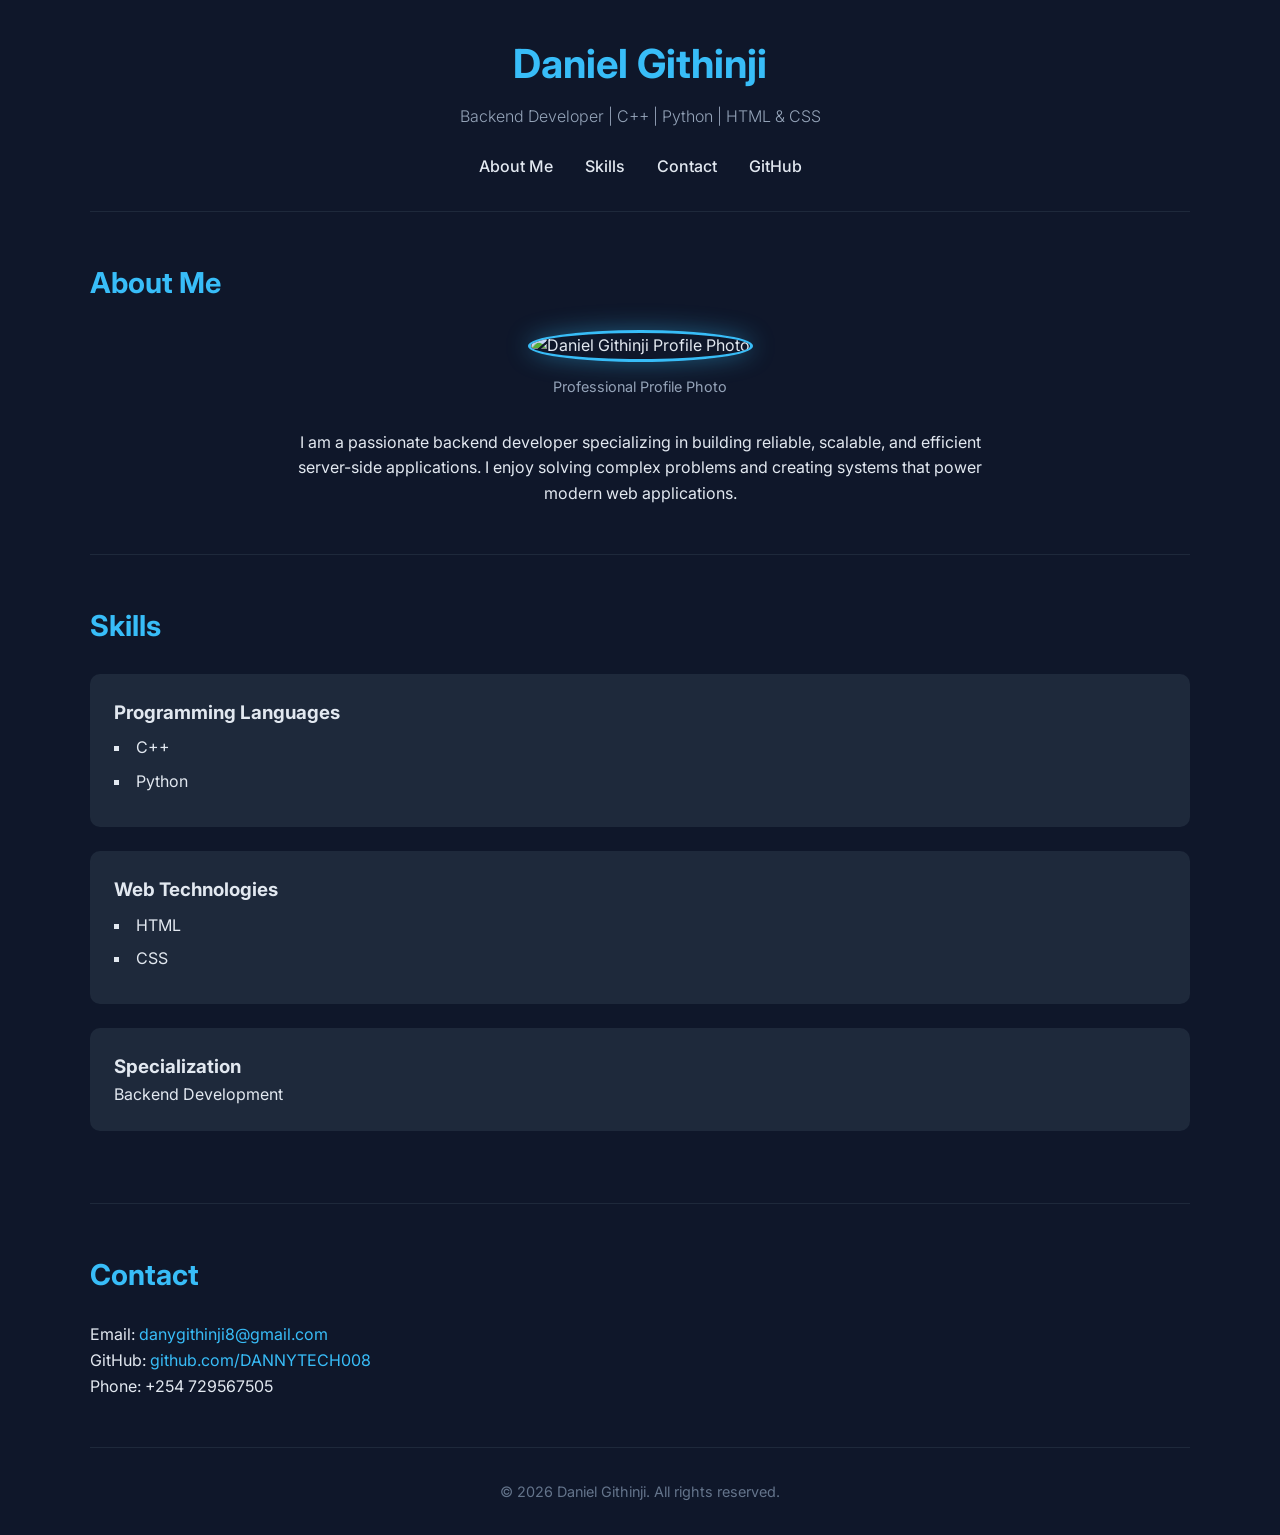
==== index.html @ 53128434 "Add files via upload" ====
<!DOCTYPE html>
<html lang="en">
<head>
    <meta charset="UTF-8">
    <title>Daniel Githinji | Portfolio</title>
    <meta name="viewport" content="width=device-width, initial-scale=1.0">
    <link rel="stylesheet" href="styles.css">
</head>

<body>

    <header>
        <h1>Daniel Githinji</h1>
        <p>Backend Developer | C++ | Python | HTML & CSS</p>

        <nav>
            <ul>
                <li><a href="#about">About Me</a></li>
                <li><a href="#skills">Skills</a></li>
                <li><a href="#contact">Contact</a></li>
                <li><a href="https://github.com/YOUR_GITHUB_USERNAME" target="_blank">GitHub</a></li>
            </ul>
        </nav>
    </header>

    <main>

        <section id="about">
            <h2>About Me</h2>

            <figure>
                <img src="image.jpg/danny.jpg" alt="Daniel Githinji Profile Photo" width="200">
                <figcaption>Professional Profile Photo</figcaption>
            </figure>

            <p>
                I am a passionate backend developer specializing in building reliable,
                scalable, and efficient server-side applications. I enjoy solving complex
                problems and creating systems that power modern web applications.
            </p>
        </section>

        <section id="skills">
            <h2>Skills</h2>

            <article>
                <h3>Programming Languages</h3>
                <ul>
                    <li>C++</li>
                    <li>Python</li>
                </ul>
            </article>

            <article>
                <h3>Web Technologies</h3>
                <ul>
                    <li>HTML</li>
                    <li>CSS</li>
                </ul>
            </article>

            <article>
                <h3>Specialization</h3>
                <p>Backend Development</p>
            </article>
        </section>

        <section id="contact">
            <h2>Contact</h2>
            <p>Email: <a href="mailto:danygithinji8@gmail.com">danygithinji8@gmail.com</a></p>
            <p>GitHub: <a href="https://github.com/DANNYTECH008" target="_blank">github.com/DANNYTECH008</a></p>
            <p>Phone: +254 729567505</p>
        </section>

    </main>

    <footer>
        <p>&copy; 2026 Daniel Githinji. All rights reserved.</p>
    </footer>

</body>
</html>
---- styles.css ----
/* ===== Google Font (clean professional look) ===== */
@import url('https://fonts.googleapis.com/css2?family=Inter:wght@300;400;600;700&display=swap');

/* ===== Global Reset ===== */
* {
    margin: 0;
    padding: 0;
    box-sizing: border-box;
}

body {
    font-family: 'Inter', sans-serif;
    background-color: #0f172a; /* deep navy */
    color: #e2e8f0; /* soft white */
    line-height: 1.6;
}

/* ===== Layout Containers ===== */
header, main, footer {
    width: 90%;
    max-width: 1100px;
    margin: auto;
}

/* ===== Header ===== */
header {
    padding: 2rem 0;
    text-align: center;
    border-bottom: 1px solid #1e293b;
}

header h1 {
    font-size: 2.5rem;
    font-weight: 700;
    color: #38bdf8; /* cyan accent */
}

header p {
    margin-top: 0.5rem;
    font-weight: 300;
    color: #94a3b8;
}

/* ===== Navigation ===== */
nav ul {
    list-style: none;
    display: flex;
    justify-content: center;
    gap: 2rem;
    margin-top: 1.5rem;
}

nav a {
    text-decoration: none;
    color: #e2e8f0;
    font-weight: 500;
    transition: 0.3s ease;
}

nav a:hover {
    color: #38bdf8;
}

/* ===== Sections ===== */
section {
    padding: 3rem 0;
    border-bottom: 1px solid #1e293b;
}

section h2 {
    font-size: 1.8rem;
    margin-bottom: 1.5rem;
    color: #38bdf8;
    position: relative;
}

/* ===== About Section ===== */
figure {
    text-align: center;
    margin-bottom: 2rem;
}

figure img {
    border-radius: 50%;
    width: 180px;
    height: 180px;
    object-fit: cover;
    border: 3px solid #38bdf8;
    box-shadow: 0 0 25px rgba(56, 189, 248, 0.4);
    transition: transform 0.3s ease;
}

figure img:hover {
    transform: scale(1.05);
}

figcaption {
    margin-top: 0.8rem;
    font-size: 0.9rem;
    color: #94a3b8;
}

#about p {
    max-width: 700px;
    margin: auto;
    text-align: center;
}

/* ===== Skills Section ===== */
#skills article {
    background-color: #1e293b;
    padding: 1.5rem;
    border-radius: 10px;
    margin-bottom: 1.5rem;
    transition: transform 0.3s ease, box-shadow 0.3s ease;
}

#skills article:hover {
    transform: translateY(-5px);
    box-shadow: 0 10px 25px rgba(0, 0, 0, 0.3);
}

#skills ul {
    list-style: square inside;
    margin-top: 0.5rem;
}

#skills li {
    margin: 0.5rem 0;
}

/* ===== Contact Section ===== */
#contact a {
    color: #38bdf8;
    text-decoration: none;
}

#contact a:hover {
    text-decoration: underline;
}

/* ===== Footer ===== */
footer {
    text-align: center;
    padding: 2rem 0;
    font-size: 0.9rem;
    color: #64748b;
}

/* ===== Responsive Design ===== */
@media (max-width: 768px) {
    nav ul {
        flex-direction: column;
        gap: 1rem;
    }

    header h1 {
        font-size: 2rem;
    }

    section {
        padding: 2rem 0;
    }
}
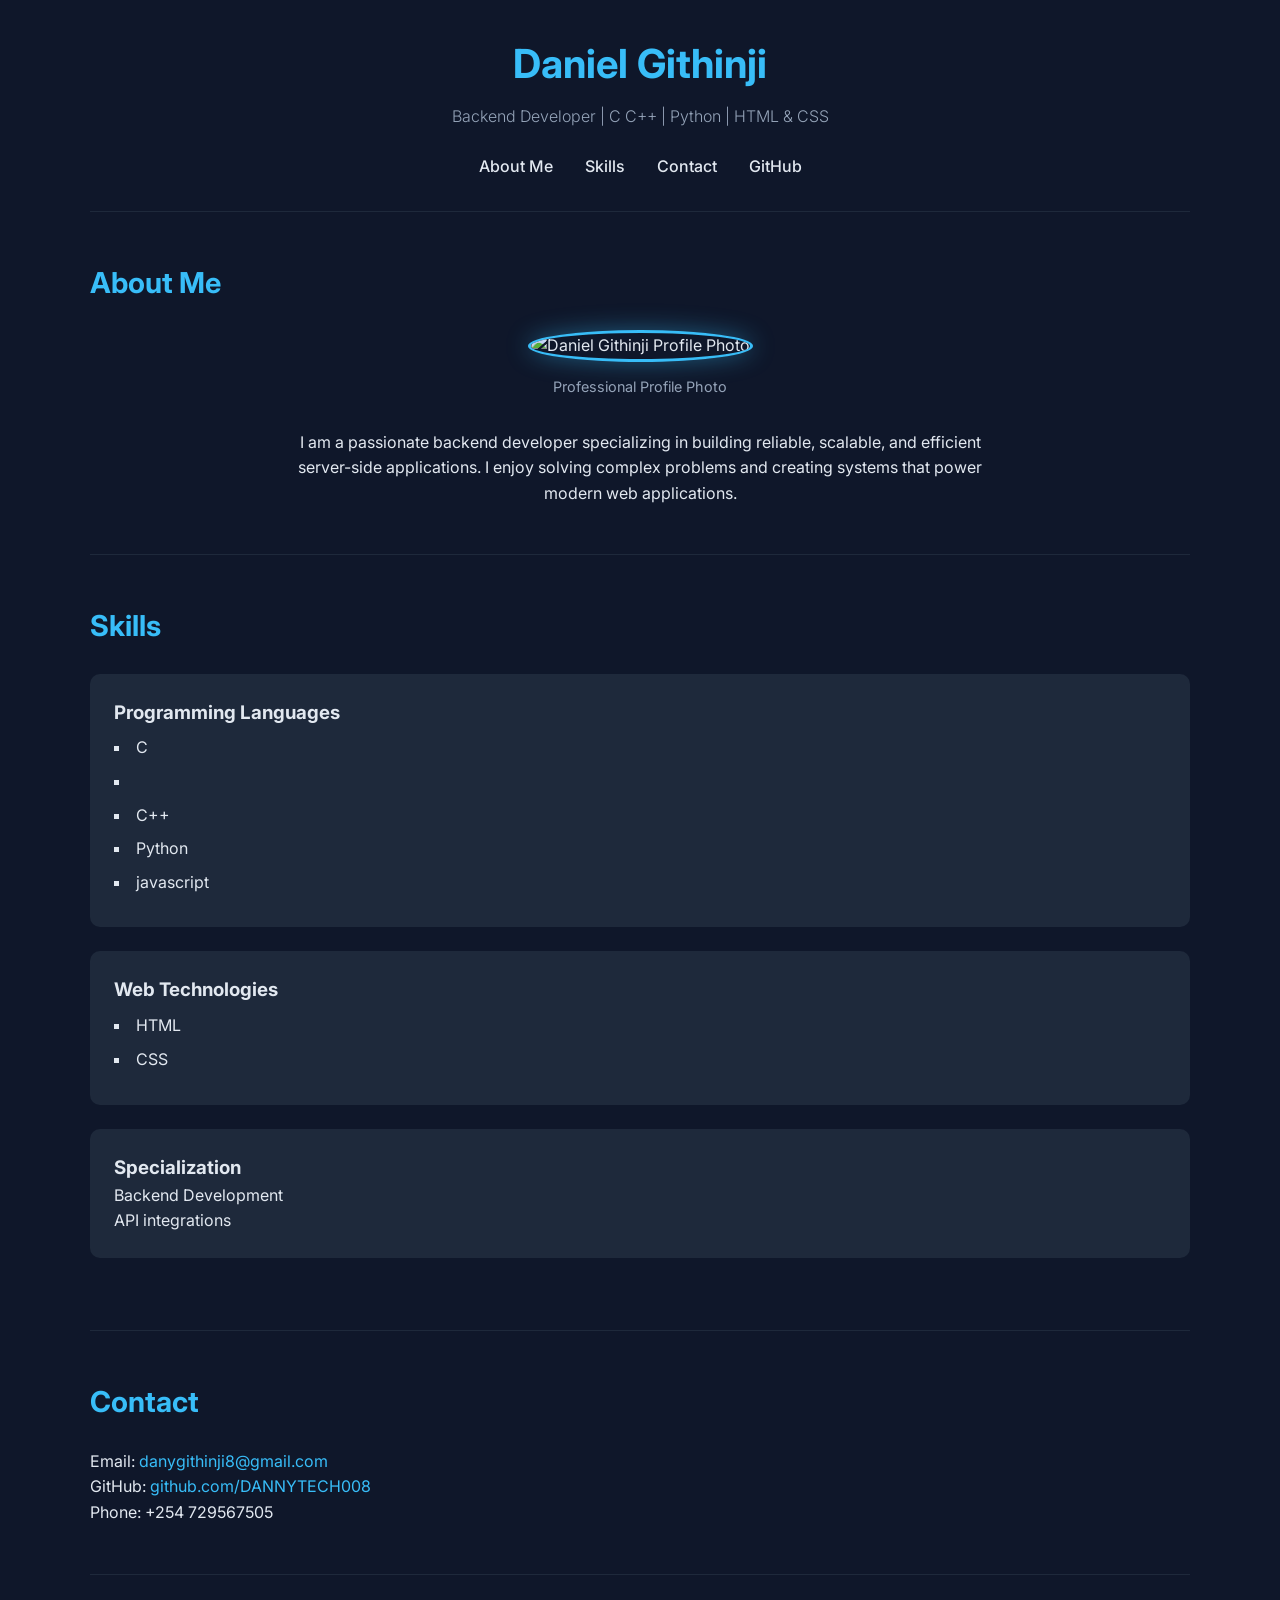
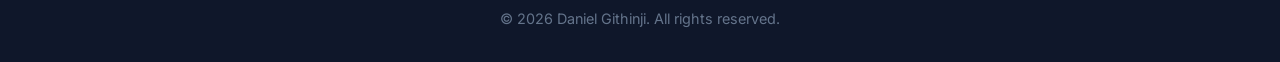
==== commit b7ba0d36: "Enhance portfolio with additional skills and details Updated skills section to include JavaScript an" ====
--- a/index.html
+++ b/index.html
@@ -11,7 +11,7 @@
 
     <header>
         <h1>Daniel Githinji</h1>
-        <p>Backend Developer | C++ | Python | HTML & CSS</p>
+        <p>Backend Developer | C  C++ | Python | HTML & CSS</p>
 
         <nav>
             <ul>
@@ -29,7 +29,7 @@
             <h2>About Me</h2>
 
             <figure>
-                <img src="image.jpg/danny.jpg" alt="Daniel Githinji Profile Photo" width="200">
+                <img src="My-photo.jpg" alt="Daniel Githinji Profile Photo" width="200">
                 <figcaption>Professional Profile Photo</figcaption>
             </figure>
 
@@ -46,8 +46,10 @@
             <article>
                 <h3>Programming Languages</h3>
                 <ul>
+                    <li>C<li>
                     <li>C++</li>
                     <li>Python</li>
+                    <li>javascript</li>
                 </ul>
             </article>
 
@@ -62,6 +64,7 @@
             <article>
                 <h3>Specialization</h3>
                 <p>Backend Development</p>
+                <p>API  integrations</p>
             </article>
         </section>
 
@@ -79,4 +82,4 @@
     </footer>
 
 </body>
-</html>+</html>
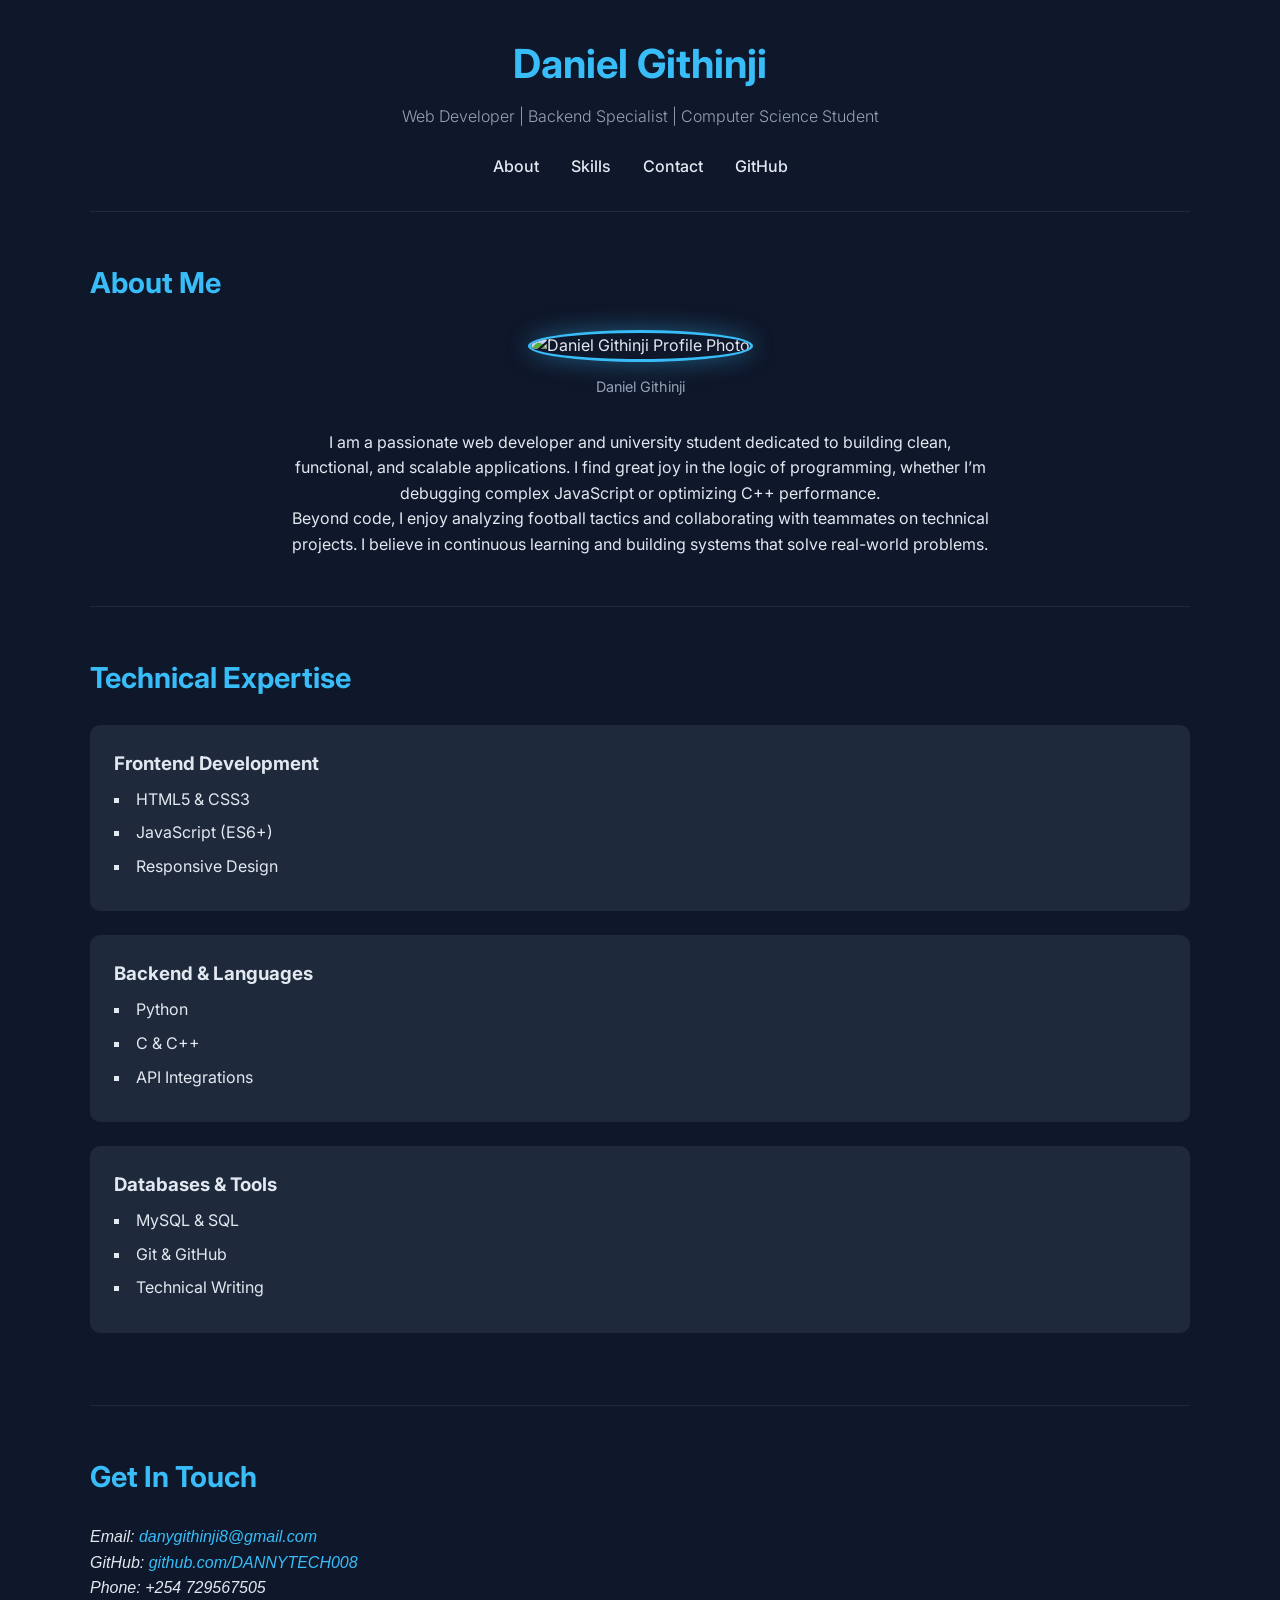
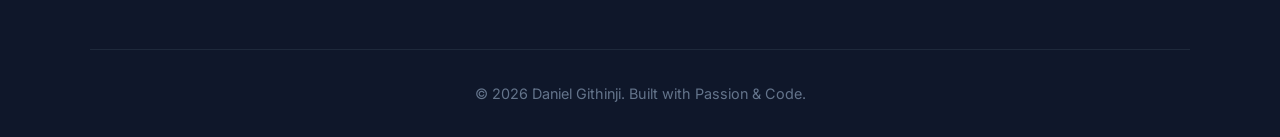
==== commit 70c0569c: "Update index.html" ====
--- a/index.html
+++ b/index.html
@@ -2,83 +2,96 @@
 <html lang="en">
 <head>
     <meta charset="UTF-8">
+    <meta name="viewport" content="width=device-width, initial-scale=1.0">
+    <meta name="description" content="Portfolio of Daniel Githinji - Web Developer & Backend Specialist">
     <title>Daniel Githinji | Portfolio</title>
-    <meta name="viewport" content="width=device-width, initial-scale=1.0">
     <link rel="stylesheet" href="styles.css">
 </head>
-
 <body>
 
     <header>
-        <h1>Daniel Githinji</h1>
-        <p>Backend Developer | C  C++ | Python | HTML & CSS</p>
-
-        <nav>
+        <div class="header-content">
+            <h1>Daniel Githinji</h1>
+            <p class="tagline">Web Developer | Backend Specialist | Computer Science Student</p>
+        </div>
+        
+        <nav aria-label="Main Navigation">
             <ul>
-                <li><a href="#about">About Me</a></li>
+                <li><a href="#about">About</a></li>
                 <li><a href="#skills">Skills</a></li>
                 <li><a href="#contact">Contact</a></li>
-                <li><a href="https://github.com/YOUR_GITHUB_USERNAME" target="_blank">GitHub</a></li>
+                <li><a href="https://github.com/DANNYTECH008" target="_blank" rel="noopener">GitHub</a></li>
             </ul>
         </nav>
     </header>
 
     <main>
-
         <section id="about">
             <h2>About Me</h2>
-
-            <figure>
-                <img src="My-photo.jpg" alt="Daniel Githinji Profile Photo" width="200">
-                <figcaption>Professional Profile Photo</figcaption>
-            </figure>
-
-            <p>
-                I am a passionate backend developer specializing in building reliable,
-                scalable, and efficient server-side applications. I enjoy solving complex
-                problems and creating systems that power modern web applications.
-            </p>
+            <div class="about-container">
+                <figure>
+                    <img src="My-photo.jpg" alt="Daniel Githinji Profile Photo" width="180">
+                    <figcaption>Daniel Githinji</figcaption>
+                </figure>
+                <div class="about-text">
+                    <p>
+                        I am a passionate web developer and university student dedicated to building clean, 
+                        functional, and scalable applications. I find great joy in the logic of programming, 
+                        whether I’m debugging complex JavaScript or optimizing C++ performance.
+                    </p>
+                    <p>
+                        Beyond code, I enjoy analyzing football tactics and collaborating with 
+                        teammates on technical projects. I believe in continuous learning 
+                        and building systems that solve real-world problems.
+                    </p>
+                </div>
+            </div>
         </section>
 
         <section id="skills">
-            <h2>Skills</h2>
+            <h2>Technical Expertise</h2>
+            <div class="skills-grid">
+                <article class="skill-card">
+                    <h3>Frontend Development</h3>
+                    <ul>
+                        <li>HTML5 & CSS3</li>
+                        <li>JavaScript (ES6+)</li>
+                        <li>Responsive Design</li>
+                    </ul>
+                </article>
 
-            <article>
-                <h3>Programming Languages</h3>
-                <ul>
-                    <li>C<li>
-                    <li>C++</li>
-                    <li>Python</li>
-                    <li>javascript</li>
-                </ul>
-            </article>
+                <article class="skill-card">
+                    <h3>Backend & Languages</h3>
+                    <ul>
+                        <li>Python</li>
+                        <li>C & C++</li>
+                        <li>API Integrations</li>
+                    </ul>
+                </article>
 
-            <article>
-                <h3>Web Technologies</h3>
-                <ul>
-                    <li>HTML</li>
-                    <li>CSS</li>
-                </ul>
-            </article>
-
-            <article>
-                <h3>Specialization</h3>
-                <p>Backend Development</p>
-                <p>API  integrations</p>
-            </article>
+                <article class="skill-card">
+                    <h3>Databases & Tools</h3>
+                    <ul>
+                        <li>MySQL & SQL</li>
+                        <li>Git & GitHub</li>
+                        <li>Technical Writing</li>
+                    </ul>
+                </article>
+            </div>
         </section>
 
         <section id="contact">
-            <h2>Contact</h2>
-            <p>Email: <a href="mailto:danygithinji8@gmail.com">danygithinji8@gmail.com</a></p>
-            <p>GitHub: <a href="https://github.com/DANNYTECH008" target="_blank">github.com/DANNYTECH008</a></p>
-            <p>Phone: +254 729567505</p>
+            <h2>Get In Touch</h2>
+            <address>
+                <p>Email: <a href="mailto:danygithinji8@gmail.com">danygithinji8@gmail.com</a></p>
+                <p>GitHub: <a href="https://github.com/DANNYTECH008" target="_blank">github.com/DANNYTECH008</a></p>
+                <p>Phone: +254 729567505</p>
+            </address>
         </section>
-
     </main>
 
     <footer>
-        <p>&copy; 2026 Daniel Githinji. All rights reserved.</p>
+        <p>&copy; 2026 Daniel Githinji. Built with Passion & Code.</p>
     </footer>
 
 </body>
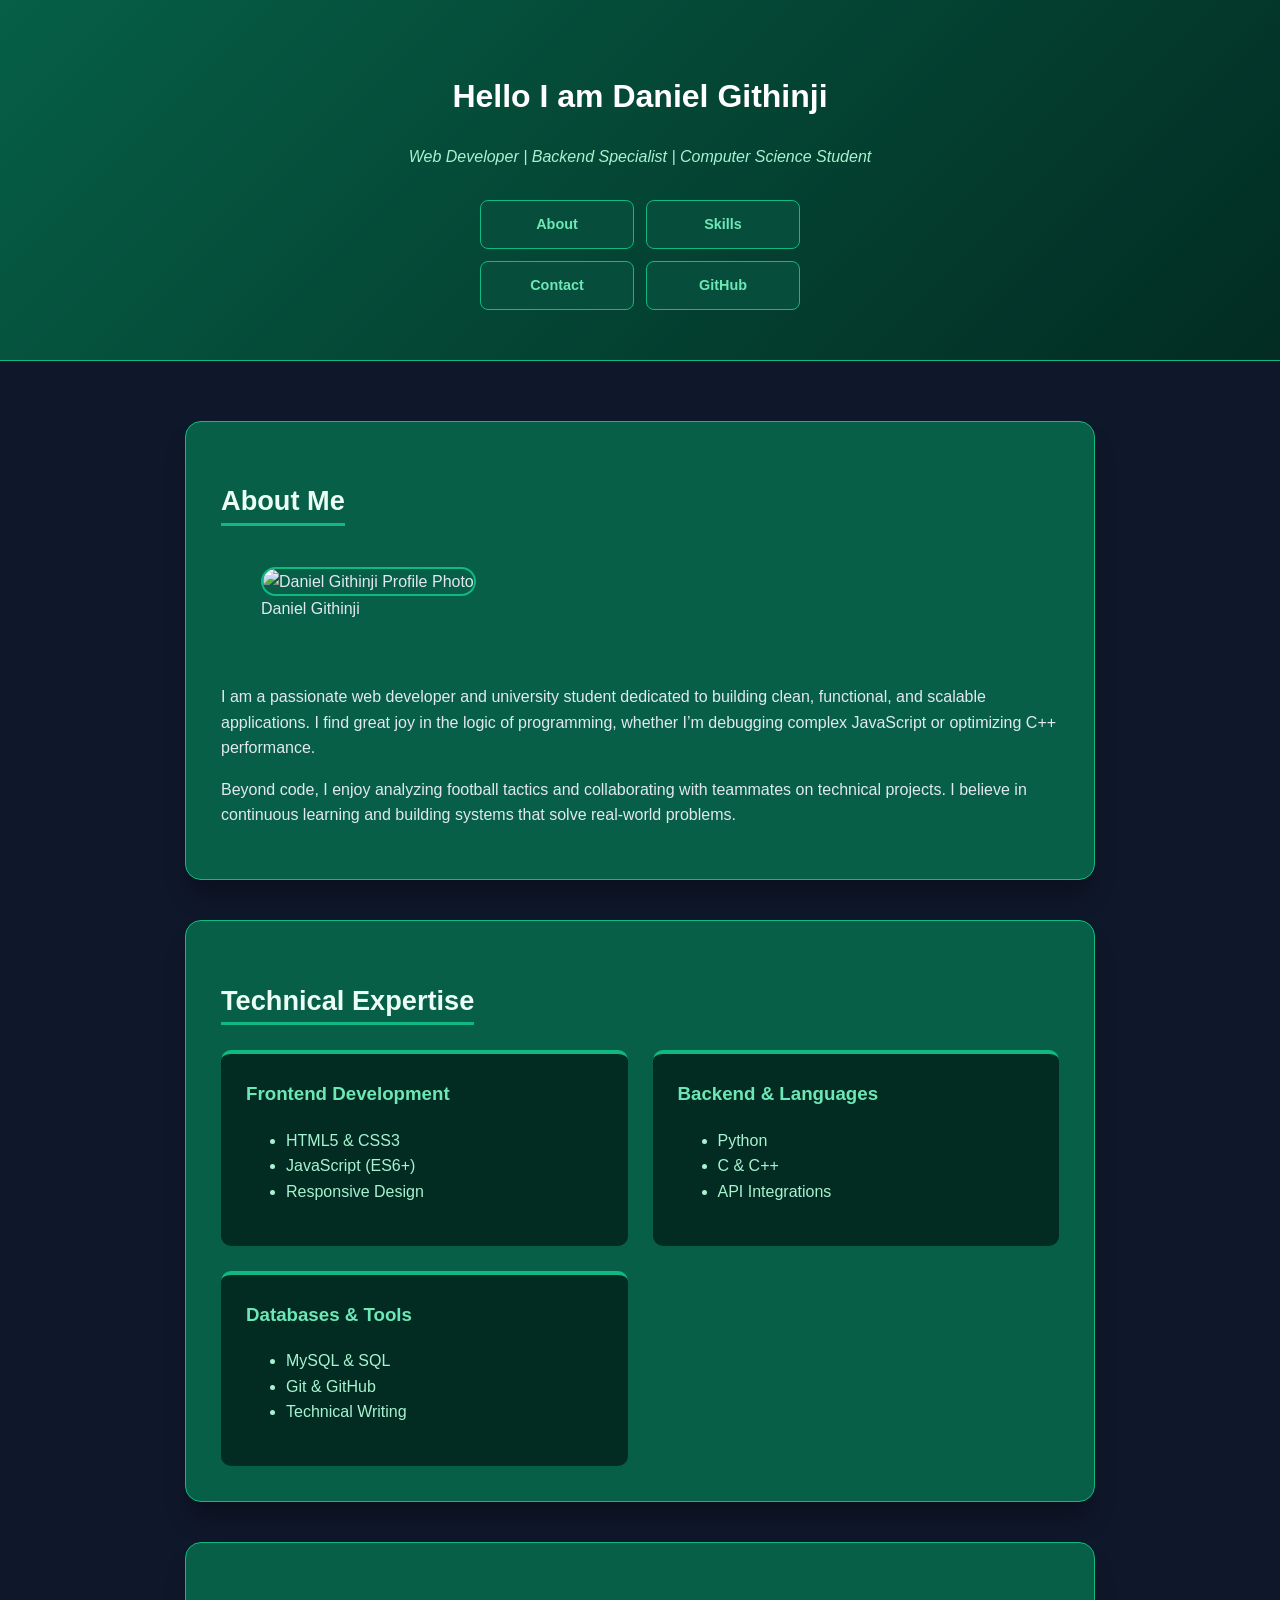
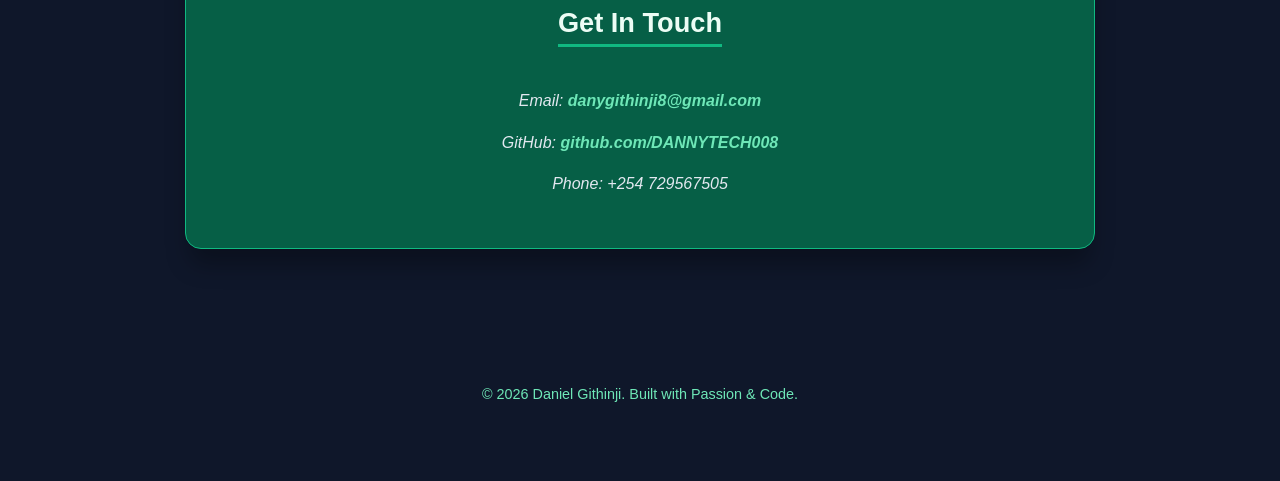
==== commit c6d8ba4c: "Revise header and content in index.html Updated header content and improved formatting." ====
--- a/index.html
+++ b/index.html
@@ -11,7 +11,7 @@
 
     <header>
         <div class="header-content">
-            <h1>Daniel Githinji</h1>
+            <h1>Hello I am Daniel Githinji</h1>
             <p class="tagline">Web Developer | Backend Specialist | Computer Science Student</p>
         </div>
         
--- a/styles.css
+++ b/styles.css
@@ -1,164 +1,152 @@
-/* ===== Google Font (clean professional look) ===== */
-@import url('https://fonts.googleapis.com/css2?family=Inter:wght@300;400;600;700&display=swap');
-
-/* ===== Global Reset ===== */
+/* General Resets */
 * {
-    margin: 0;
-    padding: 0;
     box-sizing: border-box;
 }
 
 body {
-    font-family: 'Inter', sans-serif;
-    background-color: #0f172a; /* deep navy */
-    color: #e2e8f0; /* soft white */
+    font-family: 'Segoe UI', Tahoma, Geneva, Verdana, sans-serif;
     line-height: 1.6;
+    /* Main Page Background: Dark */
+    background-color: #0f172a; 
+    color: #e2e8f0;
+    margin: 0;
+    padding: 0;
 }
 
-/* ===== Layout Containers ===== */
-header, main, footer {
-    width: 90%;
-    max-width: 1100px;
-    margin: auto;
+/* Header Styling */
+header {
+    background: linear-gradient(135deg, #065f46 0%, #022c22 100%);
+    color: white;
+    padding: 50px 20px;
+    text-align: center;
+    border-bottom: 1px solid #10b981;
 }
 
-/* ===== Header ===== */
-header {
-    padding: 2rem 0;
-    text-align: center;
-    border-bottom: 1px solid #1e293b;
+.tagline {
+    font-style: italic;
+    color: #a7f3d0;
+    font-weight: 300;
 }
 
-header h1 {
-    font-size: 2.5rem;
-    font-weight: 700;
-    color: #38bdf8; /* cyan accent */
+/* 2x2 Navigation Grid */
+nav ul {
+    list-style: none;
+    padding: 0;
+    margin: 30px auto 0;
+    max-width: 320px; 
+    display: grid;
+    grid-template-columns: 1fr 1fr;
+    gap: 12px;
 }
 
-header p {
-    margin-top: 0.5rem;
-    font-weight: 300;
-    color: #94a3b8;
+nav ul li a {
+    display: block;
+    background: #064e3b;
+    color: #6ee7b7;
+    padding: 12px;
+    text-decoration: none;
+    border: 1px solid #10b981;
+    border-radius: 8px;
+    font-weight: bold;
+    font-size: 0.9rem;
+    transition: all 0.3s ease;
 }
 
-/* ===== Navigation ===== */
-nav ul {
-    list-style: none;
-    display: flex;
-    justify-content: center;
-    gap: 2rem;
-    margin-top: 1.5rem;
+nav ul li a:hover {
+    background: #10b981;
+    color: #022c22;
+    transform: translateY(-3px);
+    box-shadow: 0 4px 12px rgba(16, 185, 129, 0.4);
 }
 
-nav a {
-    text-decoration: none;
-    color: #e2e8f0;
-    font-weight: 500;
-    transition: 0.3s ease;
+/* Main Content Layout */
+main {
+    max-width: 950px;
+    margin: auto;
+    padding: 20px;
 }
 
-nav a:hover {
-    color: #38bdf8;
+/* Green Section Background */
+section {
+    background-color: #065f46;
+    margin: 40px 0;
+    padding: 35px;
+    border-radius: 16px;
+    box-shadow: 0 20px 25px -5px rgba(0, 0, 0, 0.3);
+    border: 1px solid #10b981;
 }
 
-/* ===== Sections ===== */
-section {
-    padding: 3rem 0;
-    border-bottom: 1px solid #1e293b;
+h2 {
+    color: #ecfdf5;
+    border-bottom: 3px solid #10b981;
+    display: inline-block;
+    margin-bottom: 25px;
+    font-size: 1.7rem;
 }
 
-section h2 {
-    font-size: 1.8rem;
-    margin-bottom: 1.5rem;
-    color: #38bdf8;
-    position: relative;
+/* About Section */
+.about-container {
+    display: flex;
+    flex-wrap: wrap;
+    gap: 30px;
+    align-items: center;
 }
 
-/* ===== About Section ===== */
-figure {
-    text-align: center;
-    margin-bottom: 2rem;
+#about img {
+    border-radius: 15px;
+    border: 2px solid #10b981;
+    transition: 0.3s;
 }
 
-figure img {
-    border-radius: 50%;
-    width: 180px;
-    height: 180px;
-    object-fit: cover;
-    border: 3px solid #38bdf8;
-    box-shadow: 0 0 25px rgba(56, 189, 248, 0.4);
-    transition: transform 0.3s ease;
+#about img:hover {
+    border-color: #6ee7b7;
 }
 
-figure img:hover {
-    transform: scale(1.05);
+/* Skills Grid */
+.skills-grid {
+    display: grid;
+    grid-template-columns: repeat(auto-fit, minmax(280px, 1fr));
+    gap: 25px;
 }
 
-figcaption {
-    margin-top: 0.8rem;
-    font-size: 0.9rem;
-    color: #94a3b8;
+.skill-card {
+    padding: 25px;
+    background-color: #022c22;
+    border-top: 4px solid #10b981;
+    border-radius: 10px;
 }
 
-#about p {
-    max-width: 700px;
-    margin: auto;
+.skill-card h3 {
+    margin-top: 0;
+    color: #6ee7b7;
+}
+
+.skill-card ul {
+    color: #a7f3d0;
+}
+
+/* Contact & Footer */
+#contact {
     text-align: center;
 }
 
-/* ===== Skills Section ===== */
-#skills article {
-    background-color: #1e293b;
-    padding: 1.5rem;
-    border-radius: 10px;
-    margin-bottom: 1.5rem;
-    transition: transform 0.3s ease, box-shadow 0.3s ease;
+#contact a {
+    color: #6ee7b7;
+    text-decoration: none;
+    font-weight: bold;
 }
 
-#skills article:hover {
-    transform: translateY(-5px);
-    box-shadow: 0 10px 25px rgba(0, 0, 0, 0.3);
+footer {
+    text-align: center;
+    padding: 60px 20px;
+    font-size: 0.9rem;
+    color: #6ee7b7;
 }
 
-#skills ul {
-    list-style: square inside;
-    margin-top: 0.5rem;
+/* Responsive View */
+@media (max-width: 600px) {
+    .about-container {
+        flex-direction: column;
+        text-align: center;
+    }
 }
-
-#skills li {
-    margin: 0.5rem 0;
-}
-
-/* ===== Contact Section ===== */
-#contact a {
-    color: #38bdf8;
-    text-decoration: none;
-}
-
-#contact a:hover {
-    text-decoration: underline;
-}
-
-/* ===== Footer ===== */
-footer {
-    text-align: center;
-    padding: 2rem 0;
-    font-size: 0.9rem;
-    color: #64748b;
-}
-
-/* ===== Responsive Design ===== */
-@media (max-width: 768px) {
-    nav ul {
-        flex-direction: column;
-        gap: 1rem;
-    }
-
-    header h1 {
-        font-size: 2rem;
-    }
-
-    section {
-        padding: 2rem 0;
-    }
-}
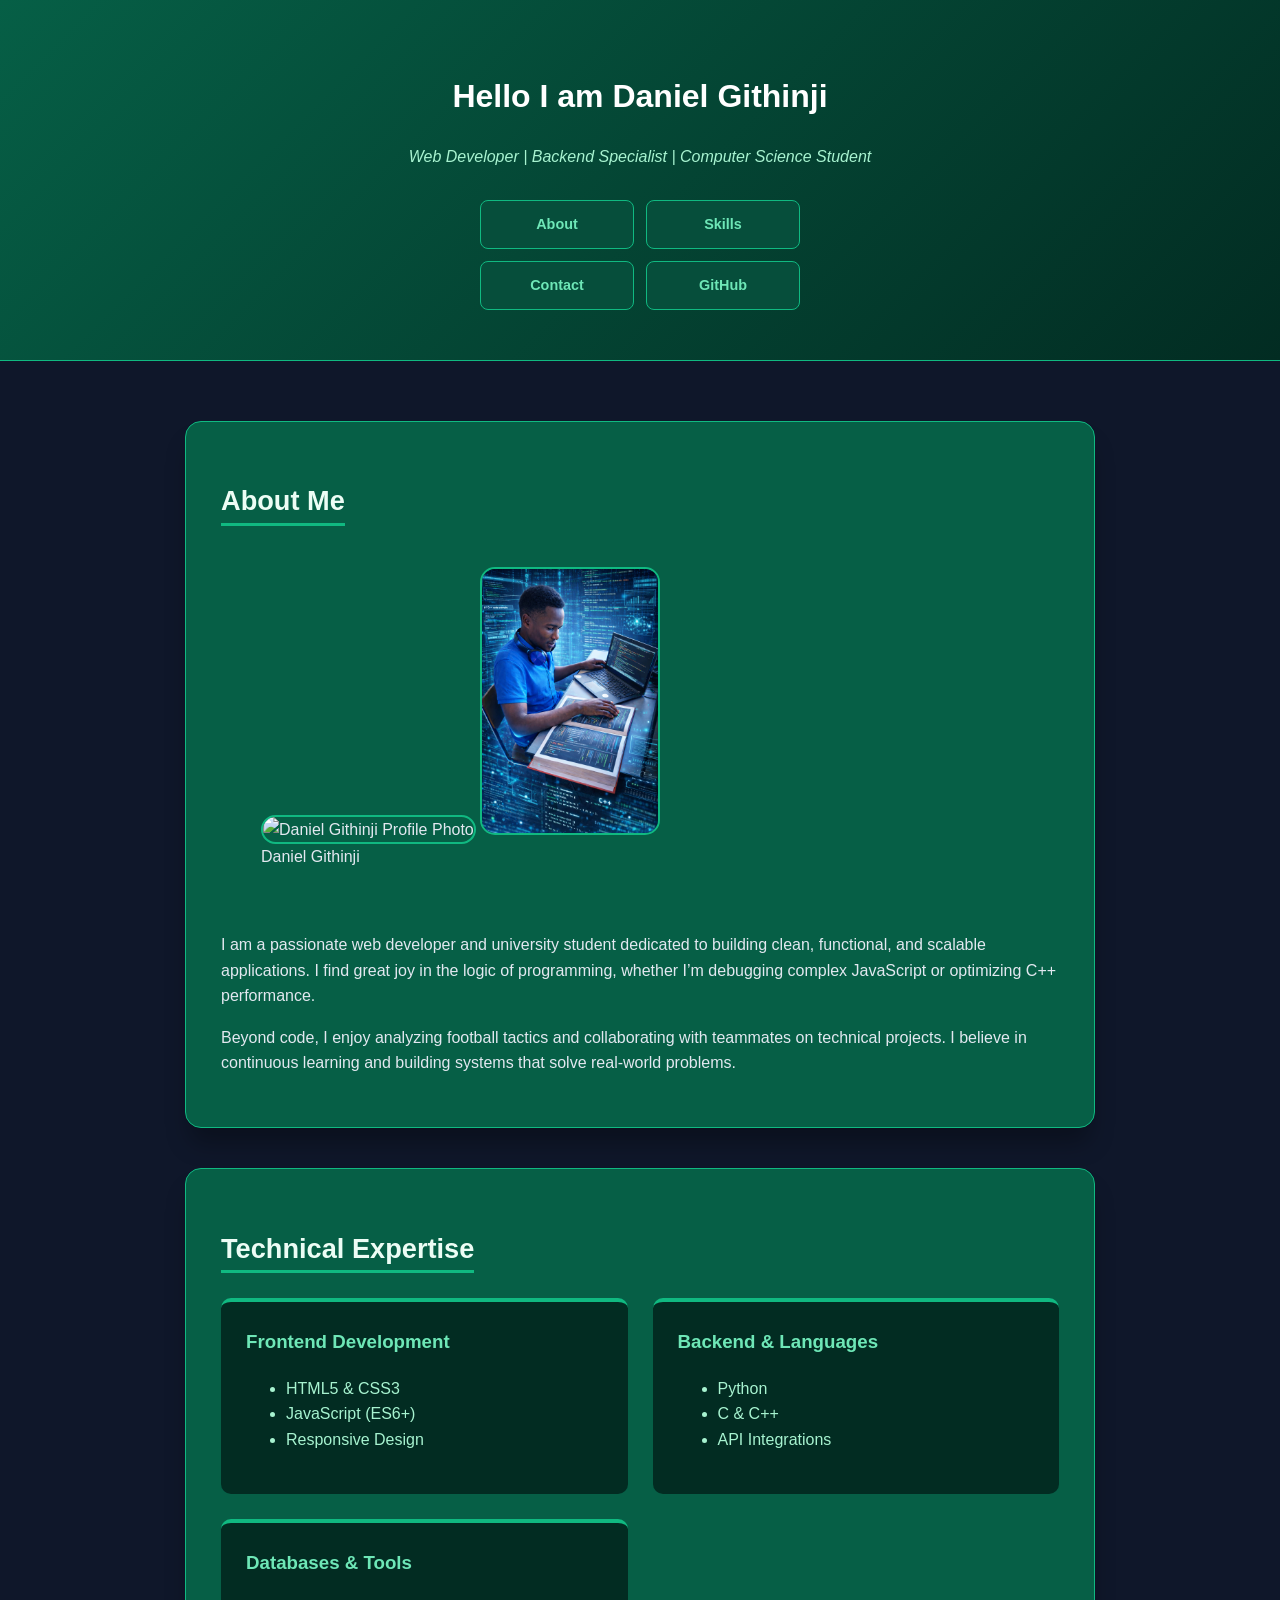
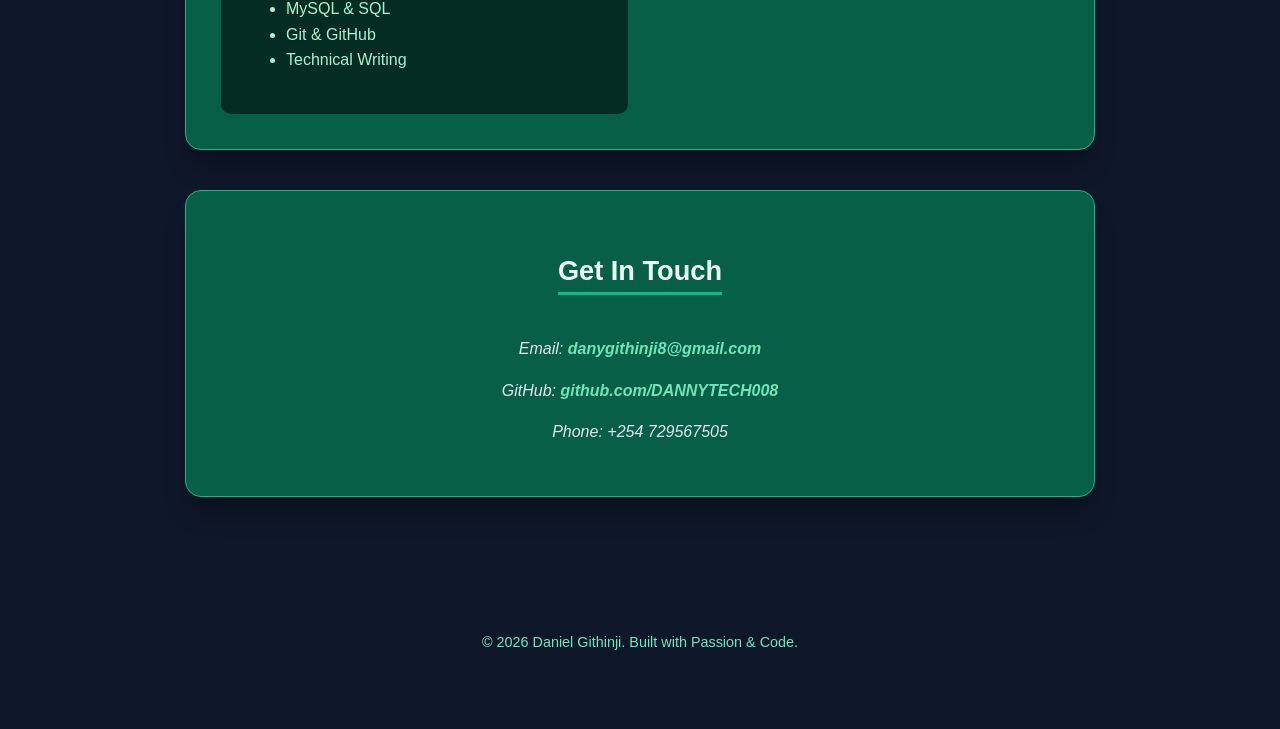
==== commit 56f1619c: "Update index.html" ====
--- a/index.html
+++ b/index.html
@@ -31,6 +31,7 @@
             <div class="about-container">
                 <figure>
                     <img src="My-photo.jpg" alt="Daniel Githinji Profile Photo" width="180">
+                    <img src="WhatsApp Image 2026-03-15 at 16.31.41.jpeg" alt="daniel githinji profile photo" width="180">
                     <figcaption>Daniel Githinji</figcaption>
                 </figure>
                 <div class="about-text">
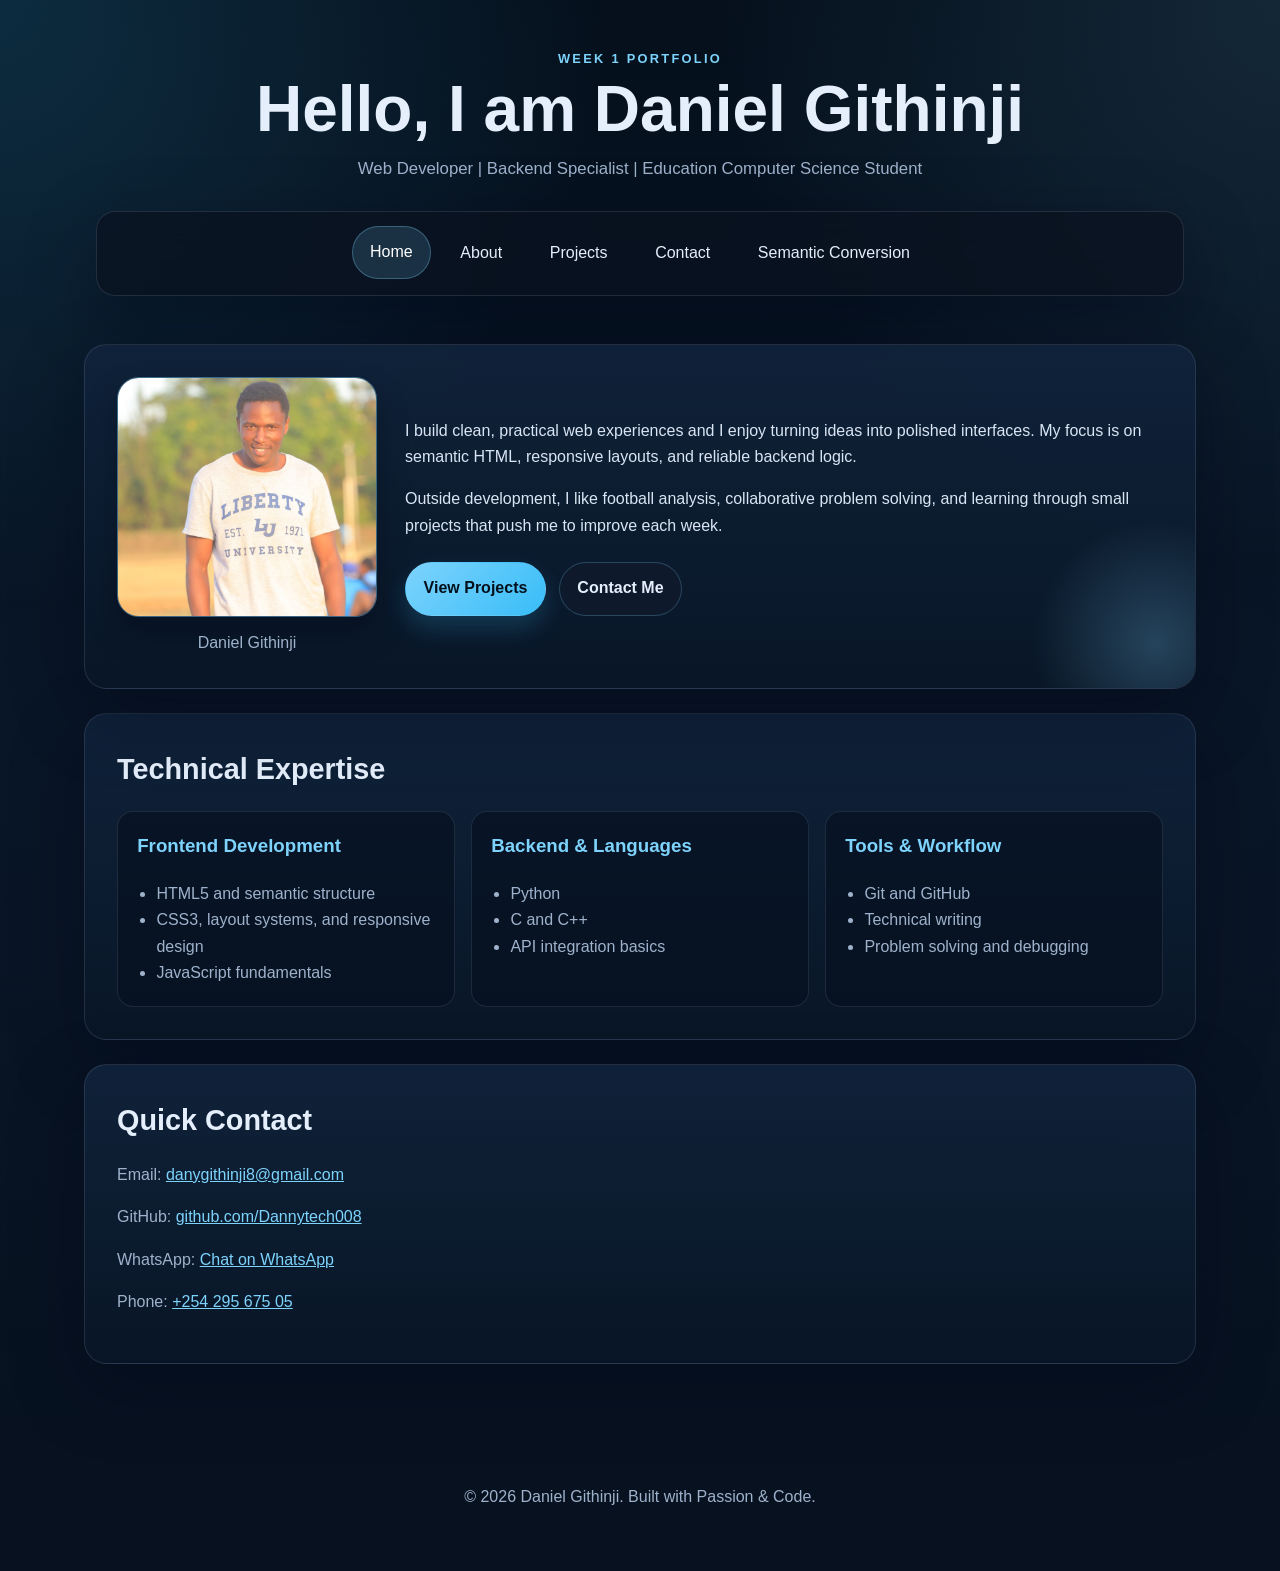
==== commit 79e62898: "Refactor: multi-page portfolio, navigation, assets, and docs updates" ====
--- a/index.html
+++ b/index.html
@@ -9,55 +9,56 @@
 </head>
 <body>
 
-    <header>
-        <div class="header-content">
-            <h1>Hello I am Daniel Githinji</h1>
-            <p class="tagline">Web Developer | Backend Specialist | Computer Science Student</p>
+    <header class="site-header">
+        <div class="site-brand">
+            <p class="eyebrow">Week 1 Portfolio</p>
+            <h1>Hello, I am Daniel Githinji</h1>
+            <p class="tagline">Web Developer | Backend Specialist | Education Computer Science Student</p>
         </div>
-        
-        <nav aria-label="Main Navigation">
-            <ul>
-                <li><a href="#about">About</a></li>
-                <li><a href="#skills">Skills</a></li>
-                <li><a href="#contact">Contact</a></li>
-                <li><a href="https://github.com/DANNYTECH008" target="_blank" rel="noopener">GitHub</a></li>
-            </ul>
+
+        <nav class="site-nav" aria-label="Main Navigation">
+            <a href="index.html" aria-current="page">Home</a>
+            <a href="about.html">About</a>
+            <a href="projects.html">Projects</a>
+            <a href="contact.html">Contact</a>
+            <a href="semantic-conversion.html">Semantic Conversion</a>
         </nav>
     </header>
 
     <main>
-        <section id="about">
-            <h2>About Me</h2>
+        <section class="hero-card">
             <div class="about-container">
-                <figure>
-                    <img src="My-photo.jpg" alt="Daniel Githinji Profile Photo" width="180">
-                    <img src="WhatsApp Image 2026-03-15 at 16.31.41.jpeg" alt="daniel githinji profile photo" width="180">
+                <figure class="profile-card">
+                    <img src="images/profile.jpg" alt="Daniel Githinji profile photo" width="240" height="240">
                     <figcaption>Daniel Githinji</figcaption>
                 </figure>
+
                 <div class="about-text">
                     <p>
-                        I am a passionate web developer and university student dedicated to building clean, 
-                        functional, and scalable applications. I find great joy in the logic of programming, 
-                        whether I’m debugging complex JavaScript or optimizing C++ performance.
+                        I build clean, practical web experiences and I enjoy turning ideas into polished interfaces.
+                        My focus is on semantic HTML, responsive layouts, and reliable backend logic.
                     </p>
                     <p>
-                        Beyond code, I enjoy analyzing football tactics and collaborating with 
-                        teammates on technical projects. I believe in continuous learning 
-                        and building systems that solve real-world problems.
+                        Outside development, I like football analysis, collaborative problem solving, and learning
+                        through small projects that push me to improve each week.
                     </p>
+                    <div class="inline-links">
+                        <a class="primary-link" href="projects.html">View Projects</a>
+                        <a class="secondary-link" href="contact.html">Contact Me</a>
+                    </div>
                 </div>
             </div>
         </section>
 
-        <section id="skills">
+        <section>
             <h2>Technical Expertise</h2>
             <div class="skills-grid">
                 <article class="skill-card">
                     <h3>Frontend Development</h3>
                     <ul>
-                        <li>HTML5 & CSS3</li>
-                        <li>JavaScript (ES6+)</li>
-                        <li>Responsive Design</li>
+                        <li>HTML5 and semantic structure</li>
+                        <li>CSS3, layout systems, and responsive design</li>
+                        <li>JavaScript fundamentals</li>
                     </ul>
                 </article>
 
@@ -65,28 +66,29 @@
                     <h3>Backend & Languages</h3>
                     <ul>
                         <li>Python</li>
-                        <li>C & C++</li>
-                        <li>API Integrations</li>
+                        <li>C and C++</li>
+                        <li>API integration basics</li>
                     </ul>
                 </article>
 
                 <article class="skill-card">
-                    <h3>Databases & Tools</h3>
+                    <h3>Tools & Workflow</h3>
                     <ul>
-                        <li>MySQL & SQL</li>
-                        <li>Git & GitHub</li>
-                        <li>Technical Writing</li>
+                        <li>Git and GitHub</li>
+                        <li>Technical writing</li>
+                        <li>Problem solving and debugging</li>
                     </ul>
                 </article>
             </div>
         </section>
 
-        <section id="contact">
-            <h2>Get In Touch</h2>
-            <address>
+        <section>
+            <h2>Quick Contact</h2>
+            <address class="contact-summary">
                 <p>Email: <a href="mailto:danygithinji8@gmail.com">danygithinji8@gmail.com</a></p>
-                <p>GitHub: <a href="https://github.com/DANNYTECH008" target="_blank">github.com/DANNYTECH008</a></p>
-                <p>Phone: +254 729567505</p>
+                <p>GitHub: <a href="https://github.com/Dannytech008" target="_blank" rel="noopener">github.com/Dannytech008</a></p>
+                <p>WhatsApp: <a href="https://wa.me/254712345678" target="_blank" rel="noopener">Chat on WhatsApp</a></p>
+                <p>Phone: <a class="btn-link" href="tel:+254712345678">+254 295 675 05</a></p>
             </address>
         </section>
     </main>
--- a/styles.css
+++ b/styles.css
@@ -1,152 +1,397 @@
-/* General Resets */
+:root {
+    color-scheme: dark;
+    --bg: #07111f;
+    --bg-soft: #0f1b2d;
+    --panel: rgba(15, 27, 45, 0.92);
+    --panel-strong: #10233b;
+    --line: rgba(148, 163, 184, 0.18);
+    --text: #e5eefb;
+    --muted: #9fb2cc;
+    --accent: #7dd3fc;
+    --accent-strong: #38bdf8;
+    --shadow: 0 24px 70px rgba(2, 8, 23, 0.42);
+}
+
 * {
     box-sizing: border-box;
 }
 
+html {
+    scroll-behavior: smooth;
+}
+
 body {
-    font-family: 'Segoe UI', Tahoma, Geneva, Verdana, sans-serif;
-    line-height: 1.6;
-    /* Main Page Background: Dark */
-    background-color: #0f172a; 
-    color: #e2e8f0;
     margin: 0;
-    padding: 0;
-}
-
-/* Header Styling */
-header {
-    background: linear-gradient(135deg, #065f46 0%, #022c22 100%);
-    color: white;
-    padding: 50px 20px;
+    min-height: 100vh;
+    font-family: "Trebuchet MS", "Segoe UI", sans-serif;
+    line-height: 1.65;
+    color: var(--text);
+    background:
+        radial-gradient(circle at top left, rgba(56, 189, 248, 0.16), transparent 30%),
+        radial-gradient(circle at top right, rgba(125, 211, 252, 0.12), transparent 28%),
+        linear-gradient(180deg, #05101c 0%, #091627 45%, #07111f 100%);
+}
+
+a {
+    color: inherit;
+}
+
+img {
+    max-width: 100%;
+    display: block;
+}
+
+.site-header {
+    padding: 3rem 1.25rem 1.5rem;
     text-align: center;
-    border-bottom: 1px solid #10b981;
+}
+
+.site-brand {
+    max-width: 54rem;
+    margin: 0 auto;
+}
+
+.eyebrow {
+    margin: 0 0 0.45rem;
+    color: var(--accent);
+    text-transform: uppercase;
+    letter-spacing: 0.18em;
+    font-size: 0.8rem;
+    font-weight: 700;
+}
+
+.site-header h1 {
+    margin: 0;
+    font-size: clamp(2.4rem, 5vw, 4.6rem);
+    line-height: 1.05;
 }
 
 .tagline {
-    font-style: italic;
-    color: #a7f3d0;
-    font-weight: 300;
-}
-
-/* 2x2 Navigation Grid */
-nav ul {
-    list-style: none;
-    padding: 0;
-    margin: 30px auto 0;
-    max-width: 320px; 
-    display: grid;
-    grid-template-columns: 1fr 1fr;
-    gap: 12px;
-}
-
-nav ul li a {
-    display: block;
-    background: #064e3b;
-    color: #6ee7b7;
-    padding: 12px;
-    text-decoration: none;
-    border: 1px solid #10b981;
-    border-radius: 8px;
-    font-weight: bold;
-    font-size: 0.9rem;
-    transition: all 0.3s ease;
-}
-
-nav ul li a:hover {
-    background: #10b981;
-    color: #022c22;
-    transform: translateY(-3px);
-    box-shadow: 0 4px 12px rgba(16, 185, 129, 0.4);
-}
-
-/* Main Content Layout */
-main {
-    max-width: 950px;
-    margin: auto;
-    padding: 20px;
-}
-
-/* Green Section Background */
-section {
-    background-color: #065f46;
-    margin: 40px 0;
-    padding: 35px;
-    border-radius: 16px;
-    box-shadow: 0 20px 25px -5px rgba(0, 0, 0, 0.3);
-    border: 1px solid #10b981;
-}
-
-h2 {
-    color: #ecfdf5;
-    border-bottom: 3px solid #10b981;
-    display: inline-block;
-    margin-bottom: 25px;
-    font-size: 1.7rem;
-}
-
-/* About Section */
-.about-container {
+    margin: 0.75rem auto 0;
+    max-width: 42rem;
+    color: var(--muted);
+    font-size: 1.05rem;
+}
+
+.site-nav {
+    width: min(100%, 68rem);
+    margin: 1.75rem auto 0;
+    padding: 0.9rem;
     display: flex;
     flex-wrap: wrap;
-    gap: 30px;
+    justify-content: center;
+    gap: 0.75rem;
+    border: 1px solid var(--line);
+    border-radius: 1.2rem;
+    background: rgba(10, 18, 31, 0.75);
+    backdrop-filter: blur(16px);
+    box-shadow: var(--shadow);
+}
+
+.site-nav a {
+    padding: 0.8rem 1.05rem;
+    border-radius: 999px;
+    text-decoration: none;
+    border: 1px solid transparent;
+    color: var(--text);
+    transition: transform 180ms ease, background-color 180ms ease, border-color 180ms ease, color 180ms ease;
+}
+
+.site-nav a:hover,
+.site-nav a:focus-visible,
+.site-nav a[aria-current="page"] {
+    background: rgba(125, 211, 252, 0.16);
+    border-color: rgba(125, 211, 252, 0.3);
+    color: #ffffff;
+    transform: translateY(-1px);
+    outline: none;
+}
+
+main {
+    width: min(100%, 72rem);
+    margin: 0 auto;
+    padding: 0 1.25rem 3.5rem;
+}
+
+section {
+    margin: 1.5rem 0;
+    padding: clamp(1.4rem, 3vw, 2rem);
+    border: 1px solid var(--line);
+    border-radius: 1.4rem;
+    background: linear-gradient(180deg, rgba(16, 35, 59, 0.95), rgba(9, 22, 39, 0.95));
+    box-shadow: var(--shadow);
+}
+
+h2 {
+    margin: 0 0 1.1rem;
+    font-size: 1.8rem;
+}
+
+h3 {
+    margin-top: 0;
+}
+
+.hero-card {
+    position: relative;
+    overflow: hidden;
+}
+
+.hero-card::after {
+    content: "";
+    position: absolute;
+    inset: auto -8% -24% auto;
+    width: 16rem;
+    height: 16rem;
+    border-radius: 50%;
+    background: radial-gradient(circle, rgba(125, 211, 252, 0.24), transparent 68%);
+    pointer-events: none;
+}
+
+.about-container {
+    display: grid;
+    grid-template-columns: minmax(220px, 260px) minmax(0, 1fr);
+    gap: 1.75rem;
     align-items: center;
 }
 
-#about img {
-    border-radius: 15px;
-    border: 2px solid #10b981;
-    transition: 0.3s;
-}
-
-#about img:hover {
-    border-color: #6ee7b7;
-}
-
-/* Skills Grid */
-.skills-grid {
-    display: grid;
-    grid-template-columns: repeat(auto-fit, minmax(280px, 1fr));
-    gap: 25px;
-}
-
-.skill-card {
-    padding: 25px;
-    background-color: #022c22;
-    border-top: 4px solid #10b981;
-    border-radius: 10px;
-}
-
-.skill-card h3 {
+.profile-card {
+    margin: 0;
+    text-align: center;
+}
+
+.profile-card img {
+    width: 100%;
+    aspect-ratio: 1;
+    object-fit: cover;
+    border-radius: 1.35rem;
+    border: 1px solid rgba(125, 211, 252, 0.42);
+    box-shadow: 0 16px 30px rgba(2, 8, 23, 0.36);
+}
+
+.profile-card figcaption {
+    margin-top: 0.8rem;
+    color: var(--muted);
+}
+
+.about-text p {
     margin-top: 0;
-    color: #6ee7b7;
-}
-
-.skill-card ul {
-    color: #a7f3d0;
-}
-
-/* Contact & Footer */
-#contact {
+    color: #d9e5f4;
+}
+
+.inline-links {
+    display: flex;
+    flex-wrap: wrap;
+    gap: 0.8rem;
+    margin-top: 1.4rem;
+}
+
+.primary-link,
+.secondary-link,
+button[type="submit"] {
+    display: inline-flex;
+    align-items: center;
+    justify-content: center;
+    min-height: 2.8rem;
+    padding: 0.8rem 1.1rem;
+    border-radius: 999px;
+    text-decoration: none;
+    font-weight: 700;
+    border: 1px solid transparent;
+    transition: transform 180ms ease, box-shadow 180ms ease, background-color 180ms ease;
+}
+
+.primary-link,
+button[type="submit"] {
+    background: linear-gradient(135deg, var(--accent), var(--accent-strong));
+    color: #04111d;
+    box-shadow: 0 12px 24px rgba(56, 189, 248, 0.2);
+}
+
+.secondary-link {
+    background: rgba(15, 27, 45, 0.8);
+    border-color: rgba(125, 211, 252, 0.24);
+    color: var(--text);
+}
+
+.primary-link:hover,
+.secondary-link:hover,
+button[type="submit"]:hover,
+.primary-link:focus-visible,
+.secondary-link:focus-visible,
+button[type="submit"]:focus-visible {
+    transform: translateY(-1px);
+    outline: none;
+}
+
+.skills-grid,
+.project-grid,
+.report-grid {
+    display: grid;
+    grid-template-columns: repeat(auto-fit, minmax(220px, 1fr));
+    gap: 1rem;
+}
+
+.skill-card,
+.project-card,
+.report-card,
+.info-card,
+.timeline-item {
+    padding: 1.2rem;
+    border-radius: 1rem;
+    background: rgba(7, 17, 31, 0.68);
+    border: 1px solid rgba(148, 163, 184, 0.16);
+}
+
+.skill-card h3,
+.project-card h3,
+.report-card h3 {
+    color: var(--accent);
+}
+
+.skill-card ul,
+.report-card ul,
+.summary-list,
+.timeline {
+    margin: 0;
+    padding-left: 1.2rem;
+    color: var(--muted);
+}
+
+.timeline {
+    list-style: none;
+    padding-left: 0;
+    display: grid;
+    gap: 1rem;
+}
+
+.timeline-item {
+    position: relative;
+}
+
+.timeline-item .year {
+    display: inline-block;
+    margin-bottom: 0.4rem;
+    color: var(--accent);
+    font-weight: 700;
+}
+
+.contact-summary,
+.contact-details {
+    font-style: normal;
+    color: var(--muted);
+}
+
+.contact-summary a,
+.contact-details a,
+.report-card a {
+    color: var(--accent);
+}
+
+.project-card img {
+    width: 100%;
+    aspect-ratio: 16 / 9;
+    object-fit: cover;
+    border-radius: 0.85rem;
+    margin-bottom: 1rem;
+    border: 1px solid rgba(125, 211, 252, 0.2);
+}
+
+.project-card p,
+.report-card p,
+.project-card li,
+.info-card p {
+    color: var(--muted);
+}
+
+.contact-form {
+    display: grid;
+    gap: 1rem;
+}
+
+.contact-form fieldset {
+    border: 1px solid rgba(148, 163, 184, 0.2);
+    border-radius: 1rem;
+    padding: 1rem;
+}
+
+.contact-form legend {
+    padding: 0 0.4rem;
+    color: var(--accent);
+    font-weight: 700;
+}
+
+.form-grid {
+    display: grid;
+    grid-template-columns: repeat(auto-fit, minmax(220px, 1fr));
+    gap: 1rem;
+}
+
+.form-field {
+    display: grid;
+    gap: 0.45rem;
+}
+
+.form-field label {
+    font-weight: 700;
+}
+
+.form-field input,
+.form-field textarea {
+    width: 100%;
+    padding: 0.9rem 1rem;
+    border-radius: 0.85rem;
+    border: 1px solid rgba(148, 163, 184, 0.2);
+    background: rgba(7, 17, 31, 0.75);
+    color: var(--text);
+    font: inherit;
+}
+
+.form-field input:focus,
+.form-field textarea:focus {
+    outline: 2px solid rgba(125, 211, 252, 0.55);
+    outline-offset: 2px;
+}
+
+.check-row {
+    display: flex;
+    align-items: flex-start;
+    gap: 0.65rem;
+    color: var(--muted);
+}
+
+.contact-actions {
+    display: flex;
+    flex-wrap: wrap;
+    gap: 0.75rem;
+    align-items: center;
+}
+
+.code-sample {
+    overflow: auto;
+    padding: 1rem;
+    border-radius: 1rem;
+    background: #07111f;
+    border: 1px solid rgba(148, 163, 184, 0.16);
+    color: #d8e7fb;
+}
+
+.report-meta {
+    margin-top: 0;
+    color: var(--muted);
+}
+
+footer {
+    padding: 1.5rem 1.25rem 2.75rem;
     text-align: center;
-}
-
-#contact a {
-    color: #6ee7b7;
-    text-decoration: none;
-    font-weight: bold;
-}
-
-footer {
-    text-align: center;
-    padding: 60px 20px;
-    font-size: 0.9rem;
-    color: #6ee7b7;
-}
-
-/* Responsive View */
-@media (max-width: 600px) {
+    color: var(--muted);
+}
+
+@media (max-width: 720px) {
     .about-container {
-        flex-direction: column;
-        text-align: center;
+        grid-template-columns: 1fr;
     }
-}
+
+    .site-header {
+        padding-top: 2rem;
+    }
+}
